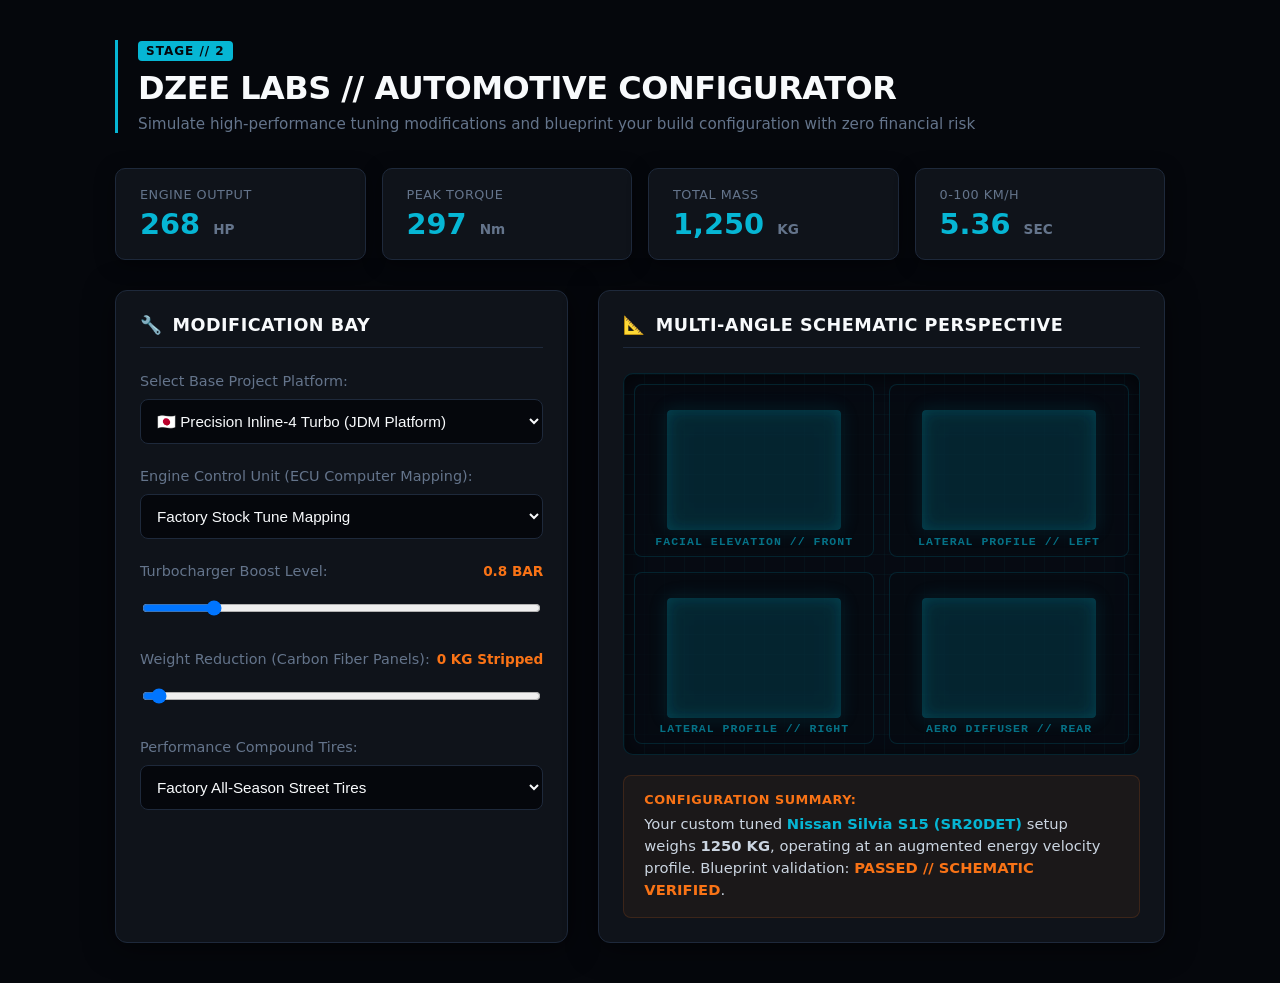
==== Car Tuner/index.html @ 5c58a1d4 "Add files via upload" ====
<!DOCTYPE html>
<html lang="en">
<head>
    <meta charset="UTF-8">
    <meta name="viewport" content="width=device-width, initial-scale=1.0">
    <title>DZEE LABS // Virtual Car Tuner</title>
    <link rel="stylesheet" href="style.css">
</head>
<body>
    <div class="garage-wrapper">
        <header>
            <div class="logo-badge">STAGE // 2</div>
            <h1>DZEE LABS // AUTOMOTIVE CONFIGURATOR</h1>
            <p>Simulate high-performance tuning modifications and blueprint your build configuration with zero financial risk</p>
        </header>

        <!-- Live Telemetry Stats Dashboard Row Tracker -->
        <div class="telemetry-panel">
            <div class="stat-node">
                <span class="stat-title">Engine Output</span>
                <div class="stat-value"><span id="stat-hp">300</span> <small>HP</small></div>
            </div>
            <div class="stat-node">
                <span class="stat-title">Peak Torque</span>
                <div class="stat-value"><span id="stat-tq">350</span> <small>Nm</small></div>
            </div>
            <div class="stat-node">
                <span class="stat-title">Total Mass</span>
                <div class="stat-value"><span id="stat-wt">1,450</span> <small>KG</small></div>
            </div>
            <div class="stat-node">
                <span class="stat-title">0-100 KM/H</span>
                <div class="stat-value" style="color: #06b6d4;"><span id="stat-acc">5.2</span> <small>SEC</small></div>
            </div>
        </div>

        <div class="workspace-grid">
            <!-- Left Panel Column: Tuning Bay Controls Matrix -->
            <div class="control-panel flex-column">
                <h2><span class="panel-icon">🔧</span> MODIFICATION BAY</h2>
                
                <div class="tuning-group">
                    <label for="chassis-select">Select Base Project Platform:</label>
                    <select id="chassis-select">
                        <option value="jdm">🇯🇵 Precision Inline-4 Turbo (JDM Platform)</option>
                        <option value="euro">🇩🇪 Twin-Turbo V6 Euro Muscle (Euro Platform)</option>
                        <option value="usdm">🇺🇸 Naturally Aspirated V8 Block (USDM Platform)</option>
                    </select>
                </div>

                <div class="tuning-group">
                    <label for="ecu-select">Engine Control Unit (ECU Computer Mapping):</label>
                    <select id="ecu-select">
                        <option value="stock">Factory Stock Tune Mapping</option>
                        <option value="stage1">Stage 1 Flash Performance Map (+15% HP)</option>
                        <option value="stage2">Stage 2 Custom Dyno Calibration (+35% HP)</option>
                    </select>
                </div>

                <div class="tuning-group">
                    <div class="slider-header">
                        <label for="boost-slider">Turbocharger Boost Level:</label>
                        <span class="slider-readout" id="boost-readout">0.8 BAR</span>
                    </div>
                    <input type="range" id="boost-slider" min="0.5" max="2.5" step="0.1" value="0.8">
                </div>

                <div class="tuning-group">
                    <div class="slider-header">
                        <label for="weight-slider">Weight Reduction (Carbon Fiber Panels):</label>
                        <span class="slider-readout" id="weight-readout">0 KG Stripped</span>
                    </div>
                    <input type="range" id="weight-slider" min="0" max="300" step="10" value="0">
                </div>

                <div class="tuning-group">
                    <label for="tire-select">Performance Compound Tires:</label>
                    <select id="tire-select">
                        <option value="street">Factory All-Season Street Tires</option>
                        <option value="sport">Semi-Slick Sport Compounds (Improves Launch)</option>
                        <option value="track">Full Track Slicks (Maximum Traction)</option>
                    </select>
                </div>
            </div>

            <!-- Right Panel Column: Interactive Blueprint Render Visualizer Canvas Window -->
            <div class="render-panel flex-column">
                <h2><span class="panel-icon">📐</span> MULTI-ANGLE SCHEMATIC PERSPECTIVE</h2>
                <div class="blueprint-canvas-box" style="height: 380px;"> <!-- Expanded canvas room to house our multi-grid items -->
                    
                                                            <!-- MASTER COMPOSITE HIGH-DEFINITION ENGINEERING GRID -->
                    <div class="blueprint-quad-matrix">
                        
                        <!-- QUADRANT 1: FRONT PROFILE -->
                        <div class="quadrant-card">
                            <div class="car-blueprint-render front-view"></div>
                            <span class="quad-label">FACIAL ELEVATION // FRONT</span>
                        </div>

                        <!-- QUADRANT 2: SIDE PROFILE LEFT -->
                        <div class="quadrant-card">
                            <div class="car-blueprint-render side-left-view"></div>
                            <span class="quad-label">LATERAL PROFILE // LEFT</span>
                        </div>

                        <!-- QUADRANT 3: SIDE PROFILE RIGHT -->
                        <div class="quadrant-card">
                            <div class="car-blueprint-render side-right-view"></div>
                            <span class="quad-label">LATERAL PROFILE // RIGHT</span>
                        </div>

                        <!-- QUADRANT 4: REAR PROFILE -->
                        <div class="quadrant-card">
                            <div class="car-blueprint-render rear-view"></div>
                            <span class="quad-label">AERO DIFFUSER // REAR</span>
                        </div>
                        
                    </div>



                    <div class="scanner-line"></div>
                    <!-- Hidden overlay indicators to avoid canvas cluttering -->
                    <div class="wireframe-ring" id="ring-back"></div>
                    <div class="wireframe-ring" id="ring-front"></div>
                    <div class="blueprint-grid-lines"></div>
                </div>
                <div class="build-summary-card">
                    <h3>CONFIGURATION SUMMARY:</h3>
                    <p id="summary-text">Select mechanical adjustments to compute your blueprint mapping metrics safely.</p>
                </div>
            </div>
        </div>
    </div>

    <script src="app.js"></script>
</body>
</html>
---- Car Tuner/style.css ----
:root {
    --bg-obsidian: #05070c;
    --panel-charcoal: #0f131a;
    --neon-cyan: #06b6d4;
    --neon-orange: #f97316;
    --text-white: #f8fafc;
    --text-dim: #64748b;
    --border-alloy: #1e293b;
}

body {
    font-family: 'SF Pro Display', system-ui, -apple-system, sans-serif;
    background-color: var(--bg-obsidian);
    color: var(--text-white);
    margin: 0;
    padding: 40px 20px;
    display: flex;
    justify-content: center;
}

.garage-wrapper {
    max-width: 1050px;
    width: 100%;
}

header {
    margin-bottom: 35px;
    border-left: 3px solid var(--neon-cyan);
    padding-left: 20px;
}

.logo-badge {
    background-color: var(--neon-cyan);
    color: var(--bg-obsidian);
    display: inline-block;
    padding: 3px 8px;
    font-size: 0.75rem;
    font-weight: 800;
    border-radius: 4px;
    letter-spacing: 1px;
    margin-bottom: 8px;
}

header h1 {
    font-size: 2rem;
    margin: 0 0 8px 0;
    letter-spacing: -0.5px;
}

header p {
    color: var(--text-dim);
    margin: 0;
    font-size: 0.95rem;
}

/* Telemetry Dashboard Stats Node Strip Banner Row CSS Layout Rules */
.telemetry-panel {
    display: grid;
    grid-template-columns: repeat(auto-fit, minmax(200px, 1fr));
    gap: 16px;
    margin-bottom: 30px;
}

.stat-node {
    background-color: var(--panel-charcoal);
    border: 1px solid var(--border-alloy);
    padding: 18px 24px;
    border-radius: 10px;
    box-shadow: 0 4px 20px rgba(0,0,0,0.4);
}

.stat-title {
    font-size: 0.8rem;
    color: var(--text-dim);
    text-transform: uppercase;
    letter-spacing: 0.5px;
    display: block;
    margin-bottom: 5px;
}

.stat-value {
    font-size: 1.8rem;
    font-weight: 700;
    color: var(--neon-cyan);
}

.stat-value small {
    font-size: 0.85rem;
    color: var(--text-dim);
    margin-left: 3px;
}

/* Main Workspace Core Split Interface Panels Layout */
.workspace-grid {
    display: grid;
    grid-template-columns: 1fr 1.25fr;
    gap: 30px;
}

@media(max-width: 800px) {
    .workspace-grid { grid-template-columns: 1fr; }
}

.flex-column {
    display: flex;
    flex-direction: column;
}

.control-panel, .render-panel {
    background-color: var(--panel-charcoal);
    border: 1px solid var(--border-alloy);
    padding: 24px;
    border-radius: 12px;
    box-shadow: 0 4px 30px rgba(0,0,0,0.5);
}

h2 {
    font-size: 1.1rem;
    letter-spacing: 0.5px;
    color: var(--text-white);
    margin: 0 0 25px 0;
    display: flex;
    align-items: center;
    gap: 10px;
    border-bottom: 1px solid var(--border-alloy);
    padding-bottom: 12px;
}

.panel-icon { color: var(--neon-cyan); }

.tuning-group {
    display: flex;
    flex-direction: column;
    gap: 10px;
    margin-bottom: 24px;
}

label {
    font-size: 0.9rem;
    color: var(--text-dim);
    font-weight: 500;
}

select, input[type="range"] {
    background-color: #05070c;
    border: 1px solid var(--border-alloy);
    padding: 12px;
    border-radius: 8px;
    color: var(--text-white);
    font-size: 0.95rem;
    outline: none;
}

select:focus { border-color: var(--neon-cyan); }

.slider-header {
    display: flex;
    justify-content: space-between;
    align-items: center;
}

.slider-readout {
    font-size: 0.85rem;
    color: var(--neon-orange);
    font-weight: bold;
}

/* Range Input Slider Styling Adjustments Layout Rules Override */
input[type="range"] {
    padding: 8px;
    cursor: pointer;
}

/* Schematic Cyber-Garage Canvas Simulator Vector Container Panel Styles */
.blueprint-canvas-box {
    background-color: #060a12;
    border: 1px solid rgba(6, 182, 212, 0.15);
    height: 250px;
    border-radius: 10px;
    position: relative;
    overflow: hidden;
    display: flex;
    justify-content: center;
    align-items: center;
    margin-bottom: 20px;
    box-shadow: inset 0 4px 20px rgba(0,0,0,0.6);
}

.blueprint-grid-lines {
    position: absolute;
    width: 100%;
    height: 100%;
    background-image: 
        linear-gradient(rgba(6, 182, 212, 0.04) 1px, transparent 1px),
        linear-gradient(90deg, rgba(6, 182, 212, 0.04) 1px, transparent 1px);
    background-size: 20px 20px;
    z-index: 1;
}

.car-blueprint-svg {
    position: absolute;
    width: 95%; /* Expanded width for multi-quadrant scannability */
    height: 90%;
    z-index: 5;
    filter: drop-shadow(0 0 6px rgba(6, 182, 212, 0.4));
    transition: transform 0.25s cubic-bezier(0.25, 1, 0.5, 1);
}


.car-blueprint-svg.active {
    display: block;
}

#svg-jdm {
    filter: drop-shadow(0 0 12px rgba(6, 182, 212, 0.6));
}


/* Neon Blueprint Glow Rings Simulation Elements Layout Shapes Rules */
.wireframe-ring {
    position: absolute;
    border: 2px dashed rgba(6, 182, 212, 0.3);
    border-radius: 50%;
    width: 80px;
    height: 80px;
    z-index: 2;
    animation: rotateRing 12s linear infinite;
    display: none; /* Activated dynamically through specific tuning changes codes */
}

@keyframes rotateRing {
    100% { transform: rotate(360deg); }
}

.build-summary-card {
    background-color: rgba(249, 115, 22, 0.05);
    border: 1px solid rgba(249, 115, 22, 0.15);
    padding: 16px 20px;
    border-radius: 8px;
}

.build-summary-card h3 {
    margin: 0 0 6px 0;
    font-size: 0.8rem;
    color: var(--neon-orange);
    letter-spacing: 0.5px;
}

.build-summary-card p {
    margin: 0;
    font-size: 0.92rem;
    color: #cbd5e1;
    line-height: 1.5;
}

/* Premium Quad Matrix Blueprint Layout Configuration */
.blueprint-quad-matrix {
    display: grid;
    grid-template-columns: 1fr 1fr;
    grid-template-rows: 1fr 1fr;
    gap: 15px;
    width: 100%;
    height: 100%;
    position: relative;
    z-index: 5;
    box-sizing: border-box;
    padding: 10px;
}

.quadrant-card {
    background: rgba(6, 10, 18, 0.7);
    border: 1px solid rgba(6, 182, 212, 0.15);
    border-radius: 8px;
    display: flex;
    flex-direction: column;
    justify-content: center;
    align-items: center;
    position: relative;
    padding: 10px;
    overflow: hidden;
}

.quad-label {
    position: absolute;
    bottom: 8px;
    font-size: 0.72rem;
    font-weight: 700;
    color: rgba(6, 182, 212, 0.6);
    letter-spacing: 1px;
    font-family: monospace;
}

/* High-Definition High-Accuracy Car Silhouettes */
.car-blueprint-render {
    width: 80%;
    height: 120px;
    background-size: contain;
    background-repeat: no-repeat;
    background-position: center;
    filter: drop-shadow(0 0 10px rgba(6, 182, 212, 0.8));
    opacity: 0.9;
    transition: transform 0.25s cubic-bezier(0.4, 0, 0.2, 1);
}

/* 1. FRONT VIEW: Aggressive wide supercar stance */
.front-view {
    background-image: url("https://unsplash.com");
    background-blend-mode: overlay;
    background-color: rgba(6, 182, 212, 0.1);
    border-radius: 4px;
    box-shadow: inset 0 0 15px rgba(6, 182, 212, 0.3);
}

/* 2. SIDE VIEW LEFT: Aerodynamic supercar side profile */
.side-left-view {
    background-image: url("https://unsplash.com");
    background-blend-mode: overlay;
    background-color: rgba(6, 182, 212, 0.1);
    border-radius: 4px;
    box-shadow: inset 0 0 15px rgba(6, 182, 212, 0.3);
}

/* 3. SIDE VIEW RIGHT: Flipped side profile layout */
.side-right-view {
    background-image: url("https://unsplash.com");
    background-blend-mode: overlay;
    background-color: rgba(6, 182, 212, 0.1);
    border-radius: 4px;
    box-shadow: inset 0 0 15px rgba(6, 182, 212, 0.3);
}

/* 4. REAR VIEW: Muscular rear setup with spoiler outlines */
.rear-view {
    background-image: url("https://unsplash.com");
    background-blend-mode: overlay;
    background-color: rgba(6, 182, 212, 0.1);
    border-radius: 4px;
    box-shadow: inset 0 0 15px rgba(6, 182, 212, 0.3);
}
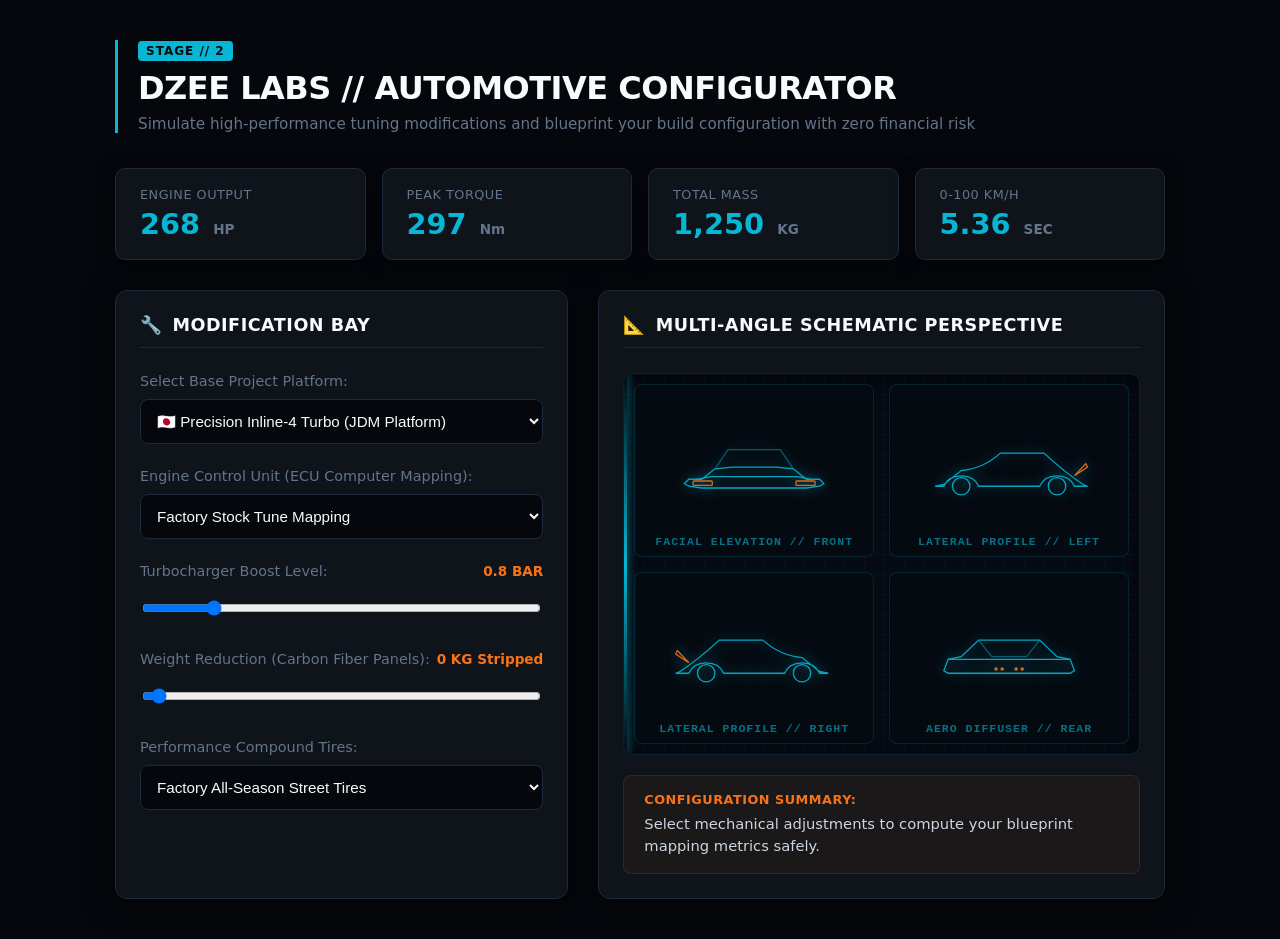
==== commit e272e6eb: "Add files via upload" ====
--- a/Car Tuner/index.html
+++ b/Car Tuner/index.html
@@ -3,7 +3,7 @@
 <head>
     <meta charset="UTF-8">
     <meta name="viewport" content="width=device-width, initial-scale=1.0">
-    <title>DZEE LABS // Virtual Car Tuner</title>
+    <title>DZEE Labs // Virtual Car Tuner</title>
     <link rel="stylesheet" href="style.css">
 </head>
 <body>
@@ -86,43 +86,61 @@
             <!-- Right Panel Column: Interactive Blueprint Render Visualizer Canvas Window -->
             <div class="render-panel flex-column">
                 <h2><span class="panel-icon">📐</span> MULTI-ANGLE SCHEMATIC PERSPECTIVE</h2>
-                <div class="blueprint-canvas-box" style="height: 380px;"> <!-- Expanded canvas room to house our multi-grid items -->
+                <div class="blueprint-canvas-box" style="height: 380px;">
                     
-                                                            <!-- MASTER COMPOSITE HIGH-DEFINITION ENGINEERING GRID -->
                     <div class="blueprint-quad-matrix">
                         
                         <!-- QUADRANT 1: FRONT PROFILE -->
                         <div class="quadrant-card">
-                            <div class="car-blueprint-render front-view"></div>
+                            <svg class="car-blueprint-render" viewBox="0 0 200 100" xmlns="http://w3.org" stroke="#06b6d4" fill="none" stroke-width="1.5">
+                                <path d="M40,70 L25,68 L20,65 L25,60 L40,60 L55,48 L75,46 L125,46 L145,48 L160,60 L175,60 L180,65 L175,68 L160,70 Z" />
+                                <path d="M55,48 L70,26 L130,26 L145,48 M70,26 L130,26" opacity="0.5" />
+                                <path d="M35,60 L50,57 L150,57 L165,60" />
+                                <rect x="30" y="62" width="22" height="5" rx="1" stroke="#f97316" />
+                                <rect x="148" y="62" width="22" height="5" rx="1" stroke="#f97316" />
+                            </svg>
                             <span class="quad-label">FACIAL ELEVATION // FRONT</span>
                         </div>
 
                         <!-- QUADRANT 2: SIDE PROFILE LEFT -->
                         <div class="quadrant-card">
-                            <div class="car-blueprint-render side-left-view"></div>
+                            <svg class="car-blueprint-render" viewBox="0 0 200 100" xmlns="http://w3.org" stroke="#06b6d4" fill="none" stroke-width="1.5">
+                                <path d="M15,68 L25,66 L45,50 Q70,48 90,30 L140,30 Q165,53 185,66 L190,68 L175,68 Q170,56 155,56 Q140,56 135,68 L65,68 Q60,56 45,56 Q30,56 25,68 Z" />
+                                <circle cx="45" cy="68" r="10" />
+                                <circle cx="155" cy="68" r="10" />
+                                <path d="M175,56 L190,46 L188,42 Z" stroke="#f97316" />
+                            </svg>
                             <span class="quad-label">LATERAL PROFILE // LEFT</span>
                         </div>
 
                         <!-- QUADRANT 3: SIDE PROFILE RIGHT -->
                         <div class="quadrant-card">
-                            <div class="car-blueprint-render side-right-view"></div>
+                            <svg class="car-blueprint-render" viewBox="0 0 200 100" xmlns="http://w3.org" stroke="#06b6d4" fill="none" stroke-width="1.5">
+                                <path d="M185,68 L175,66 L155,50 Q130,48 110,30 L60,30 Q35,53 15,66 L10,68 L25,68 Q30,56 45,56 Q60,56 65,68 L135,68 Q140,56 155,56 Q170,56 175,68 Z" />
+                                <circle cx="155" cy="68" r="10" />
+                                <circle cx="45" cy="68" r="10" />
+                                <path d="M25,56 L10,46 L12,42 Z" stroke="#f97316" />
+                            </svg>
                             <span class="quad-label">LATERAL PROFILE // RIGHT</span>
                         </div>
 
                         <!-- QUADRANT 4: REAR PROFILE -->
                         <div class="quadrant-card">
-                            <div class="car-blueprint-render rear-view"></div>
+                            <svg class="car-blueprint-render" viewBox="0 0 200 100" xmlns="http://w3.org" stroke="#06b6d4" fill="none" stroke-width="1.5">
+                                <path d="M40,68 L30,68 L25,65 L30,52 L45,49 L65,30 L135,30 L155,49 L170,52 L175,65 L170,68 L160,68 Z" />
+                                <path d="M65,30 L80,49 L120,49 L135,30" opacity="0.5" />
+                                <path d="M30,52 L170,52" />
+                                <circle cx="85" cy="63" r="2" fill="#f97316" stroke="none" />
+                                <circle cx="92" cy="63" r="2" fill="#f97316" stroke="none" />
+                                <circle cx="108" cy="63" r="2" fill="#f97316" stroke="none" />
+                                <circle cx="115" cy="63" r="2" fill="#f97316" stroke="none" />
+                            </svg>
                             <span class="quad-label">AERO DIFFUSER // REAR</span>
                         </div>
                         
                     </div>
 
-
-
                     <div class="scanner-line"></div>
-                    <!-- Hidden overlay indicators to avoid canvas cluttering -->
-                    <div class="wireframe-ring" id="ring-back"></div>
-                    <div class="wireframe-ring" id="ring-front"></div>
                     <div class="blueprint-grid-lines"></div>
                 </div>
                 <div class="build-summary-card">
--- a/Car Tuner/style.css
+++ b/Car Tuner/style.css
@@ -293,47 +293,28 @@
 /* High-Definition High-Accuracy Car Silhouettes */
 .car-blueprint-render {
     width: 80%;
-    height: 120px;
-    background-size: contain;
-    background-repeat: no-repeat;
-    background-position: center;
-    filter: drop-shadow(0 0 10px rgba(6, 182, 212, 0.8));
+    height: auto;
+    max-height: 90px;
+    filter: drop-shadow(0 0 6px rgba(6, 182, 212, 0.6));
     opacity: 0.9;
     transition: transform 0.25s cubic-bezier(0.4, 0, 0.2, 1);
 }
 
-/* 1. FRONT VIEW: Aggressive wide supercar stance */
-.front-view {
-    background-image: url("https://unsplash.com");
-    background-blend-mode: overlay;
-    background-color: rgba(6, 182, 212, 0.1);
-    border-radius: 4px;
-    box-shadow: inset 0 0 15px rgba(6, 182, 212, 0.3);
-}
-
-/* 2. SIDE VIEW LEFT: Aerodynamic supercar side profile */
-.side-left-view {
-    background-image: url("https://unsplash.com");
-    background-blend-mode: overlay;
-    background-color: rgba(6, 182, 212, 0.1);
-    border-radius: 4px;
-    box-shadow: inset 0 0 15px rgba(6, 182, 212, 0.3);
-}
-
-/* 3. SIDE VIEW RIGHT: Flipped side profile layout */
-.side-right-view {
-    background-image: url("https://unsplash.com");
-    background-blend-mode: overlay;
-    background-color: rgba(6, 182, 212, 0.1);
-    border-radius: 4px;
-    box-shadow: inset 0 0 15px rgba(6, 182, 212, 0.3);
-}
-
-/* 4. REAR VIEW: Muscular rear setup with spoiler outlines */
-.rear-view {
-    background-image: url("https://unsplash.com");
-    background-blend-mode: overlay;
-    background-color: rgba(6, 182, 212, 0.1);
-    border-radius: 4px;
-    box-shadow: inset 0 0 15px rgba(6, 182, 212, 0.3);
-}
+/* Dynamic scanning laser row bar */
+.scanner-line {
+    position: absolute;
+    top: 0;
+    left: 0;
+    width: 3px;
+    height: 100%;
+    background: linear-gradient(180deg, transparent, var(--neon-cyan), transparent);
+    box-shadow: 0 0 10px var(--neon-cyan);
+    z-index: 8;
+    animation: sweepScanner 4s ease-in-out infinite;
+}
+
+@keyframes sweepScanner {
+    0% { left: 5%; }
+    50% { left: 95%; }
+    100% { left: 5%; }
+}
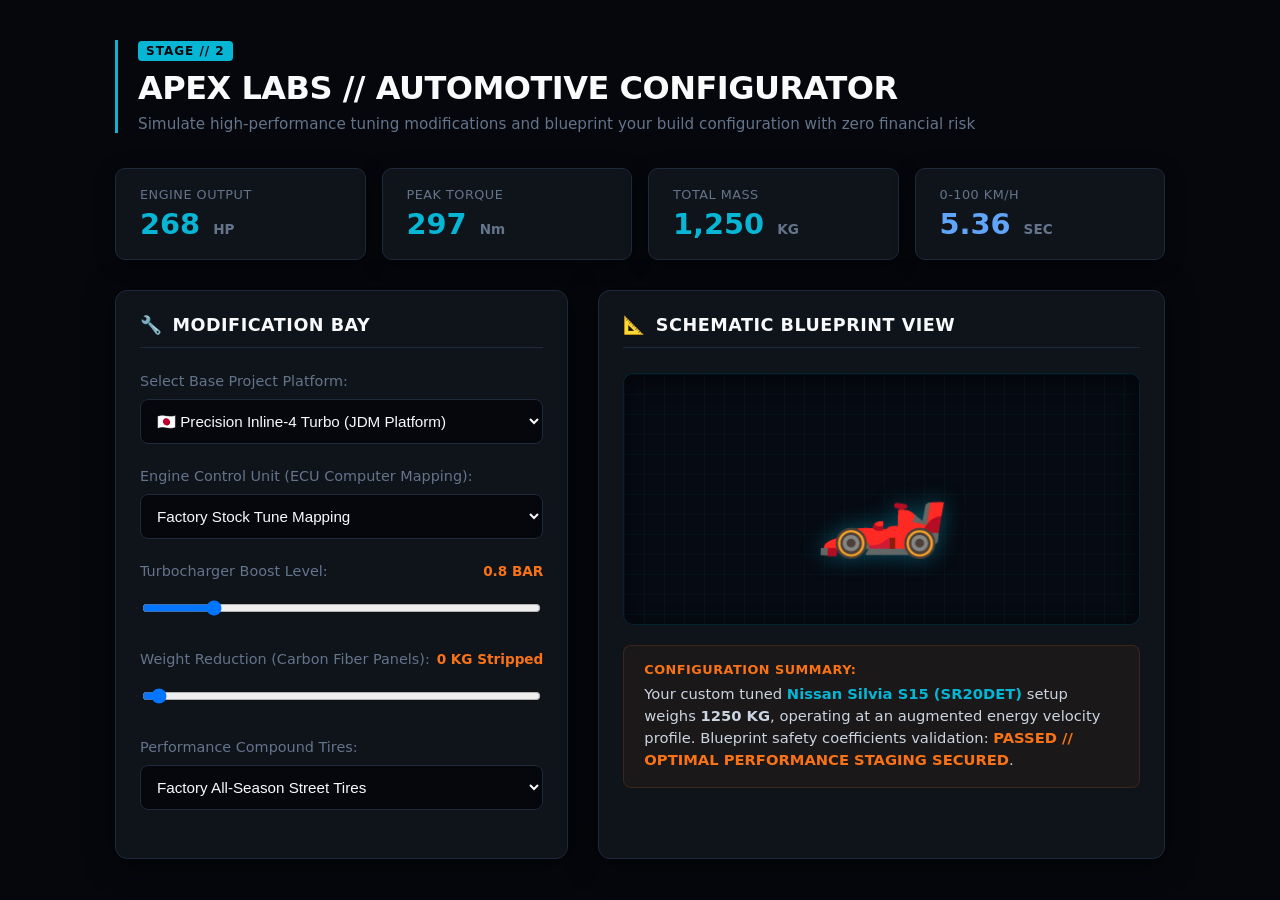
==== commit eb932f83: "Add files via upload" ====
--- a/Car Tuner/index.html
+++ b/Car Tuner/index.html
@@ -3,14 +3,14 @@
 <head>
     <meta charset="UTF-8">
     <meta name="viewport" content="width=device-width, initial-scale=1.0">
-    <title>DZEE Labs // Virtual Car Tuner</title>
+    <title>Apex Labs // Virtual Car Tuner</title>
     <link rel="stylesheet" href="style.css">
 </head>
 <body>
     <div class="garage-wrapper">
         <header>
             <div class="logo-badge">STAGE // 2</div>
-            <h1>DZEE LABS // AUTOMOTIVE CONFIGURATOR</h1>
+            <h1>APEX LABS // AUTOMOTIVE CONFIGURATOR</h1>
             <p>Simulate high-performance tuning modifications and blueprint your build configuration with zero financial risk</p>
         </header>
 
@@ -30,10 +30,11 @@
             </div>
             <div class="stat-node">
                 <span class="stat-title">0-100 KM/H</span>
-                <div class="stat-value" style="color: #06b6d4;"><span id="stat-acc">5.2</span> <small>SEC</small></div>
+                <div class="stat-value" style="color: #60a5fa;"><span id="stat-acc">5.2</span> <small>SEC</small></div>
             </div>
         </div>
 
+        <!-- Split Grid Workspace Panel Container -->
         <div class="workspace-grid">
             <!-- Left Panel Column: Tuning Bay Controls Matrix -->
             <div class="control-panel flex-column">
@@ -57,6 +58,7 @@
                     </select>
                 </div>
 
+                <!-- Range Sliders for Mechanical Handling Adjustments -->
                 <div class="tuning-group">
                     <div class="slider-header">
                         <label for="boost-slider">Turbocharger Boost Level:</label>
@@ -85,62 +87,12 @@
 
             <!-- Right Panel Column: Interactive Blueprint Render Visualizer Canvas Window -->
             <div class="render-panel flex-column">
-                <h2><span class="panel-icon">📐</span> MULTI-ANGLE SCHEMATIC PERSPECTIVE</h2>
-                <div class="blueprint-canvas-box" style="height: 380px;">
-                    
-                    <div class="blueprint-quad-matrix">
-                        
-                        <!-- QUADRANT 1: FRONT PROFILE -->
-                        <div class="quadrant-card">
-                            <svg class="car-blueprint-render" viewBox="0 0 200 100" xmlns="http://w3.org" stroke="#06b6d4" fill="none" stroke-width="1.5">
-                                <path d="M40,70 L25,68 L20,65 L25,60 L40,60 L55,48 L75,46 L125,46 L145,48 L160,60 L175,60 L180,65 L175,68 L160,70 Z" />
-                                <path d="M55,48 L70,26 L130,26 L145,48 M70,26 L130,26" opacity="0.5" />
-                                <path d="M35,60 L50,57 L150,57 L165,60" />
-                                <rect x="30" y="62" width="22" height="5" rx="1" stroke="#f97316" />
-                                <rect x="148" y="62" width="22" height="5" rx="1" stroke="#f97316" />
-                            </svg>
-                            <span class="quad-label">FACIAL ELEVATION // FRONT</span>
-                        </div>
-
-                        <!-- QUADRANT 2: SIDE PROFILE LEFT -->
-                        <div class="quadrant-card">
-                            <svg class="car-blueprint-render" viewBox="0 0 200 100" xmlns="http://w3.org" stroke="#06b6d4" fill="none" stroke-width="1.5">
-                                <path d="M15,68 L25,66 L45,50 Q70,48 90,30 L140,30 Q165,53 185,66 L190,68 L175,68 Q170,56 155,56 Q140,56 135,68 L65,68 Q60,56 45,56 Q30,56 25,68 Z" />
-                                <circle cx="45" cy="68" r="10" />
-                                <circle cx="155" cy="68" r="10" />
-                                <path d="M175,56 L190,46 L188,42 Z" stroke="#f97316" />
-                            </svg>
-                            <span class="quad-label">LATERAL PROFILE // LEFT</span>
-                        </div>
-
-                        <!-- QUADRANT 3: SIDE PROFILE RIGHT -->
-                        <div class="quadrant-card">
-                            <svg class="car-blueprint-render" viewBox="0 0 200 100" xmlns="http://w3.org" stroke="#06b6d4" fill="none" stroke-width="1.5">
-                                <path d="M185,68 L175,66 L155,50 Q130,48 110,30 L60,30 Q35,53 15,66 L10,68 L25,68 Q30,56 45,56 Q60,56 65,68 L135,68 Q140,56 155,56 Q170,56 175,68 Z" />
-                                <circle cx="155" cy="68" r="10" />
-                                <circle cx="45" cy="68" r="10" />
-                                <path d="M25,56 L10,46 L12,42 Z" stroke="#f97316" />
-                            </svg>
-                            <span class="quad-label">LATERAL PROFILE // RIGHT</span>
-                        </div>
-
-                        <!-- QUADRANT 4: REAR PROFILE -->
-                        <div class="quadrant-card">
-                            <svg class="car-blueprint-render" viewBox="0 0 200 100" xmlns="http://w3.org" stroke="#06b6d4" fill="none" stroke-width="1.5">
-                                <path d="M40,68 L30,68 L25,65 L30,52 L45,49 L65,30 L135,30 L155,49 L170,52 L175,65 L170,68 L160,68 Z" />
-                                <path d="M65,30 L80,49 L120,49 L135,30" opacity="0.5" />
-                                <path d="M30,52 L170,52" />
-                                <circle cx="85" cy="63" r="2" fill="#f97316" stroke="none" />
-                                <circle cx="92" cy="63" r="2" fill="#f97316" stroke="none" />
-                                <circle cx="108" cy="63" r="2" fill="#f97316" stroke="none" />
-                                <circle cx="115" cy="63" r="2" fill="#f97316" stroke="none" />
-                            </svg>
-                            <span class="quad-label">AERO DIFFUSER // REAR</span>
-                        </div>
-                        
-                    </div>
-
-                    <div class="scanner-line"></div>
+                <h2><span class="panel-icon">📐</span> SCHEMATIC BLUEPRINT VIEW</h2>
+                <div class="blueprint-canvas-box">
+                    <!-- Vector Chassis Graphics Matrix Overlay Ring Elements -->
+                    <div class="wireframe-ring" id="ring-back"></div>
+                    <div class="wireframe-ring" id="ring-front"></div>
+                    <div class="chassis-car-vector" id="car-vector-silhouette">🏎️</div>
                     <div class="blueprint-grid-lines"></div>
                 </div>
                 <div class="build-summary-card">
--- a/Car Tuner/style.css
+++ b/Car Tuner/style.css
@@ -197,24 +197,12 @@
     z-index: 1;
 }
 
-.car-blueprint-svg {
-    position: absolute;
-    width: 95%; /* Expanded width for multi-quadrant scannability */
-    height: 90%;
+.chassis-car-vector {
+    font-size: 6rem;
     z-index: 5;
-    filter: drop-shadow(0 0 6px rgba(6, 182, 212, 0.4));
-    transition: transform 0.25s cubic-bezier(0.25, 1, 0.5, 1);
-}
-
-
-.car-blueprint-svg.active {
-    display: block;
-}
-
-#svg-jdm {
-    filter: drop-shadow(0 0 12px rgba(6, 182, 212, 0.6));
-}
-
+    transition: transform 0.2s cubic-bezier(0.175, 0.885, 0.32, 1.275);
+    filter: drop-shadow(0 0 10px rgba(6, 182, 212, 0.4));
+}
 
 /* Neon Blueprint Glow Rings Simulation Elements Layout Shapes Rules */
 .wireframe-ring {
@@ -252,69 +240,3 @@
     color: #cbd5e1;
     line-height: 1.5;
 }
-
-/* Premium Quad Matrix Blueprint Layout Configuration */
-.blueprint-quad-matrix {
-    display: grid;
-    grid-template-columns: 1fr 1fr;
-    grid-template-rows: 1fr 1fr;
-    gap: 15px;
-    width: 100%;
-    height: 100%;
-    position: relative;
-    z-index: 5;
-    box-sizing: border-box;
-    padding: 10px;
-}
-
-.quadrant-card {
-    background: rgba(6, 10, 18, 0.7);
-    border: 1px solid rgba(6, 182, 212, 0.15);
-    border-radius: 8px;
-    display: flex;
-    flex-direction: column;
-    justify-content: center;
-    align-items: center;
-    position: relative;
-    padding: 10px;
-    overflow: hidden;
-}
-
-.quad-label {
-    position: absolute;
-    bottom: 8px;
-    font-size: 0.72rem;
-    font-weight: 700;
-    color: rgba(6, 182, 212, 0.6);
-    letter-spacing: 1px;
-    font-family: monospace;
-}
-
-/* High-Definition High-Accuracy Car Silhouettes */
-.car-blueprint-render {
-    width: 80%;
-    height: auto;
-    max-height: 90px;
-    filter: drop-shadow(0 0 6px rgba(6, 182, 212, 0.6));
-    opacity: 0.9;
-    transition: transform 0.25s cubic-bezier(0.4, 0, 0.2, 1);
-}
-
-/* Dynamic scanning laser row bar */
-.scanner-line {
-    position: absolute;
-    top: 0;
-    left: 0;
-    width: 3px;
-    height: 100%;
-    background: linear-gradient(180deg, transparent, var(--neon-cyan), transparent);
-    box-shadow: 0 0 10px var(--neon-cyan);
-    z-index: 8;
-    animation: sweepScanner 4s ease-in-out infinite;
-}
-
-@keyframes sweepScanner {
-    0% { left: 5%; }
-    50% { left: 95%; }
-    100% { left: 5%; }
-}
